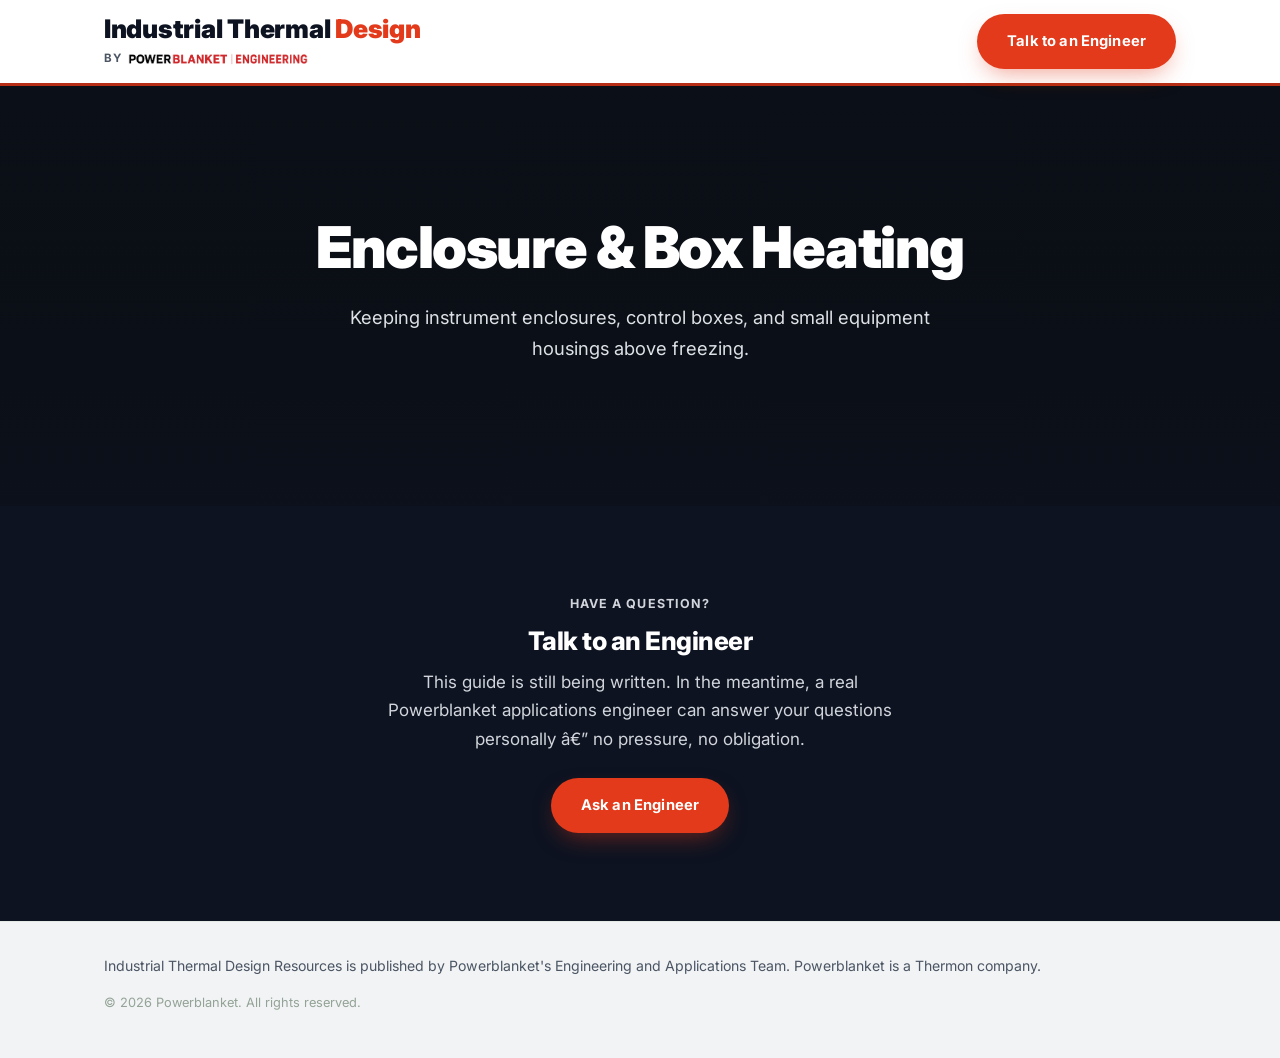
==== boxheating/index.html @ 25c18234 "﻿Add minimal working pages for the remaining 9 subdomain tiles - New pages: Propane Tanks, Hopper He" ====
<!DOCTYPE html>
<html lang="en">
<head>
<meta charset="UTF-8">
<meta name="viewport" content="width=device-width, initial-scale=1.0">
<title>Enclosure &amp; Box Heating | Industrial Thermal Design</title>
<meta name="description" content="Part of Industrial Thermal Design Resources. Keeping instrument enclosures, control boxes, and small equipment housings above freezing.">

<link rel="canonical" href="https://www.industrialthermaldesign.com/boxheating/">

<meta property="og:type" content="website">
<meta property="og:site_name" content="Industrial Thermal Design">
<meta property="og:title" content="Enclosure &amp; Box Heating | Industrial Thermal Design">
<meta property="og:description" content="Keeping instrument enclosures, control boxes, and small equipment housings above freezing.">
<meta property="og:url" content="https://www.industrialthermaldesign.com/boxheating/">
<meta name="twitter:card" content="summary">
<meta name="twitter:title" content="Enclosure &amp; Box Heating | Industrial Thermal Design">
<meta name="twitter:description" content="Keeping instrument enclosures, control boxes, and small equipment housings above freezing.">

<link rel="icon" type="image/png" sizes="32x32" href="../assets/favicon-32.png">
<link rel="icon" type="image/png" sizes="16x16" href="../assets/favicon-16.png">
<link rel="apple-touch-icon" sizes="180x180" href="../assets/apple-touch-icon.png">
<meta name="theme-color" content="#e23a1a">

<link rel="preconnect" href="https://fonts.googleapis.com">
<link rel="preconnect" href="https://fonts.gstatic.com" crossorigin>
<link href="https://fonts.googleapis.com/css2?family=Inter:wght@300;400;500;600;700;800;900&display=swap" rel="stylesheet">
<link rel="stylesheet" href="../styles.css">
<link rel="stylesheet" href="style.css">
</head>
<body>

<!-- Analytics: Google Analytics 4 -->
<script async src="https://www.googletagmanager.com/gtag/js?id=G-KSJJZEFD7X"></script>
<script>
  window.dataLayer = window.dataLayer || [];
  function gtag(){ dataLayer.push(arguments); }
  gtag('js', new Date());
  gtag('config', 'G-KSJJZEFD7X');
</script>

<header class="hub-banner">
  <div class="container hub-banner-inner">
    <div class="hub-banner-brand">
      <a class="hub-banner-title-link" href="/" aria-label="Industrial Thermal Design home">
        <p class="hub-banner-title">Industrial Thermal <span class="brand-accent">Design</span></p>
      </a>
      <div class="hub-banner-byline">
        <span>by</span>
        <a href="https://www.powerblanket.com" target="_blank" rel="noopener" aria-label="Powerblanket.com">
          <img src="../assets/pb-engineering-logo.png" alt="Powerblanket Engineering" class="hub-banner-byline-logo">
        </a>
      </div>
    </div>
    <a href="/talk-to-an-engineer/" class="btn btn-primary btn-banner">Talk to an Engineer</a>
  </div>
</header>

<!-- HERO -->
<section class="hero">
  <div class="hero-slideshow" aria-hidden="true">
    <div class="hero-slide" style="background-image:url('assets/hero-1.jpg');"></div>
    <div class="hero-slide" data-bg="assets/hero-2.jpg"></div>
  </div>
  <div class="hero-scrim"></div>
  <div class="container hub-hero-inner">
    <h1>Enclosure &amp; Box Heating</h1>
    <p class="hub-hero-lede">Keeping instrument enclosures, control boxes, and small equipment housings above freezing.</p>
  </div>
</section>

<!-- ASK AN ENGINEER -->
<section class="section section-cta-band reveal">
  <div class="container cta-band-inner">
    <p class="kicker kicker-on-dark">Have a Question?</p>
    <h2>Talk to an Engineer</h2>
    <p>This guide is still being written. In the meantime, a real Powerblanket applications engineer can answer
      your questions personally â€” no pressure, no obligation.</p>
    <a href="/talk-to-an-engineer/" class="btn btn-primary">Ask an Engineer</a>
  </div>
</section>

<footer class="hub-footer">
  <div class="container">
    <p>
      Industrial Thermal Design Resources is published by Powerblanket's Engineering and Applications Team.
      Powerblanket is a Thermon company.
    </p>
    <p class="hub-footer-meta">&copy; <span id="year"></span> Powerblanket. All rights reserved.</p>
  </div>
</footer>

<script src="script.js"></script>
</body>
</html>
---- styles.css ----
:root {
  --brand-charcoal: #0d1321;
  --brand-accent: #e23a1a;
  --brand-accent-dark: #b52e15;
  --brand-steel: #6b7280;
  --brand-coolgray: #f1f3f5;

  /* Legacy variable names kept (referenced throughout this file) but now aliased
     to the Industrial Thermal Design brand palette instead of Powerblanket green. */
  --green-900: var(--brand-charcoal);
  --green-800: var(--brand-accent-dark);
  --green-700: var(--brand-accent-dark);
  --green-600: var(--brand-accent);
  --green-100: var(--brand-coolgray);
  --green-50: var(--brand-coolgray);
  --ink: #1a1f1b;
  --ink-soft: #4b5563;
  --paper: #ffffff;
  --paper-alt: var(--brand-coolgray);
  --border: #e5e9e5;
  --radius: 14px;
  --radius-sm: 10px;
  --shadow: 0 1px 2px rgba(13, 19, 33, 0.06), 0 8px 24px -8px rgba(13, 19, 33, 0.12);
  --shadow-lg: 0 20px 45px -18px rgba(13, 19, 33, 0.35);

  /* Thermal ("ironbow") accent palette — used sparingly as the hub's signature motif */
  --thermal-cold: #2447c9;
  --thermal-purple: #7c2fd6;
  --thermal-magenta: #c0299a;
  --thermal-red: #e0413f;
  --thermal-orange: #f2822e;
  --thermal-yellow: #f9c04a;
  --thermal-white: #fff6e0;
}

* { box-sizing: border-box; }

body {
  margin: 0;
  font-family: "Inter", -apple-system, BlinkMacSystemFont, "Segoe UI", Roboto, Helvetica, Arial, sans-serif;
  color: var(--ink);
  line-height: 1.68;
  background: var(--paper);
  -webkit-font-smoothing: antialiased;
  font-size: 17px;
}

.container { max-width: 1120px; margin: 0 auto; padding: 0 24px; }

h1, h2, h3 {
  font-family: inherit;
  font-weight: 800;
  line-height: 1.1;
  letter-spacing: -0.02em;
  text-wrap: balance;
  color: var(--green-900);
  margin: 0 0 0.5em;
}

p { margin: 0 0 1em; }
a { color: inherit; }

.kicker {
  text-transform: uppercase;
  letter-spacing: 0.09em;
  font-size: 0.78rem;
  font-weight: 700;
  color: var(--green-700);
  margin: 0 0 12px;
}
.kicker-on-dark { color: var(--thermal-yellow); }

.section { padding: 88px 0; }
.section-alt { background: var(--paper-alt); }
.section-intro { color: var(--ink-soft); max-width: 640px; margin-bottom: 2.2rem; font-size: 1.05rem; }

/* ---------- Scroll reveal — shared across subdomain pages ---------- */

.reveal { opacity: 0; transform: translateY(22px); transition: opacity 0.7s cubic-bezier(0.2,0.7,0.2,1), transform 0.7s cubic-bezier(0.2,0.7,0.2,1); }
.reveal.is-visible { opacity: 1; transform: translateY(0); }

/* ---------- Ask an Engineer — closing CTA band, reused verbatim across every subdomain page ---------- */

.section-cta-band { background: var(--green-900); color: #fff; text-align: center; }
.section-cta-band h2 { color: #fff; }
.section-cta-band p { color: #d1d5db; }
.cta-band-inner { max-width: 560px; margin: 0 auto; }
.cta-band-inner .btn { margin-top: 8px; }

/* ---------- Banner (matches the Sample Line Guide subsite) ---------- */

.hub-banner { background: #fff; border-bottom: 3px solid var(--green-700); padding: 14px 0; position: sticky; top: 0; z-index: 100; }
.hub-banner-inner { display: flex; align-items: center; justify-content: space-between; flex-wrap: wrap; gap: 16px; }
.hub-banner-brand { display: flex; flex-direction: column; align-items: flex-start; }
.hub-banner-title-link { text-decoration: none; }
.hub-banner-title { margin: 0; font-size: 1.6rem; font-weight: 900; color: var(--brand-charcoal); letter-spacing: -0.01em; line-height: 1.15; }
.brand-accent { color: var(--brand-accent); }
.hub-banner-byline { display: flex; align-items: center; gap: 7px; margin: 6px 0 0; font-size: 0.72rem; font-weight: 700; text-transform: uppercase; letter-spacing: 0.05em; color: var(--ink-soft); }
.hub-banner-byline a { display: block; line-height: 0; }
.hub-banner-byline-logo { width: 180px; max-width: 100%; height: auto; display: block; }
.btn-banner { padding: 12px 22px; font-size: 0.85rem; white-space: nowrap; }

/* ---------- Hero — same real-photo Ken Burns slideshow as the Sample Line Guide subsite ---------- */

.hero {
  position: relative;
  padding: 130px 0 110px;
  overflow: hidden;
  isolation: isolate;
  background: #0a0d12;
  text-align: center;
}

.hero-big { min-height: 84vh; display: flex; align-items: center; padding: 160px 0 100px; }

.hero-slideshow { position: absolute; inset: 0; z-index: -2; overflow: hidden; }

.hero-slide {
  position: absolute;
  inset: -3%;
  background-size: cover;
  background-position: center;
  opacity: 0;
  filter: saturate(1.25) contrast(1.05);
  animation: heroSlideCycle 120s infinite;
  animation-fill-mode: backwards;
}

/* 10-slide rotation, 12s each, slower/more contemplative Ken Burns pacing for the
   homepage's real-photo hero (the Sample Line Guide subsite still uses its own
   4-slide/10s real-photo timing, defined in its own stylesheet). */
.hero-slide:nth-child(1) { animation-delay: 0s; }
.hero-slide:nth-child(2) { animation-delay: 12s; }
.hero-slide:nth-child(3) { animation-delay: 24s; }
.hero-slide:nth-child(4) { animation-delay: 36s; }
.hero-slide:nth-child(5) { animation-delay: 48s; }
.hero-slide:nth-child(6) { animation-delay: 60s; }
.hero-slide:nth-child(7) { animation-delay: 72s; }
.hero-slide:nth-child(8) { animation-delay: 84s; }
.hero-slide:nth-child(9) { animation-delay: 96s; }
.hero-slide:nth-child(10) { animation-delay: 108s; }

@keyframes heroSlideCycle {
  0%     { opacity: 0; transform: scale(1.1) translate(0, 0); }
  0.8%   { opacity: 1; }
  9%     { opacity: 1; transform: scale(1.22) translate(-2.2%, -1.4%); }
  10%    { opacity: 0; }
  100%   { opacity: 0; }
}

@media (prefers-reduced-motion: reduce) {
  .hero-slide { animation: none; opacity: 0; }
  .hero-slide:first-child { opacity: 1; }
}

.hero-scrim {
  position: absolute;
  inset: 0;
  z-index: -1;
  background: linear-gradient(180deg, rgba(13,19,33,0.32) 0%, rgba(13,19,33,0.22) 45%, rgba(13,19,33,0.58) 100%);
}

.hub-hero-inner { position: relative; z-index: 1; max-width: 720px; margin: 0 auto; }
.hero h1 { color: #fff; font-size: clamp(2.4rem, 5vw, 3.6rem); margin-bottom: 0.4em; font-weight: 900; letter-spacing: -0.025em; }
.hero-big h1 { font-size: clamp(2.1rem, 4.9vw, 3.75rem); margin-bottom: 0; text-shadow: 0 4px 30px rgba(0,0,0,0.35); }
.hub-hero-lede { color: #dde1e6; font-size: 1.15rem; max-width: 620px; margin: 0 auto 2rem; }
.hero-actions { display: flex; gap: 16px; flex-wrap: wrap; justify-content: center; }

.credibility-line {
  display: inline-block;
  font-size: 0.85rem;
  font-weight: 600;
  color: #dde1e6;
  background: rgba(255,255,255,0.1);
  border: 1px solid rgba(255,255,255,0.22);
  padding: 7px 16px;
  border-radius: 999px;
  margin-bottom: 10px;
  margin-right: 10px;
}
.credibility-sub {
  display: inline-block;
  font-size: 0.8rem;
  font-weight: 500;
  color: #9aa1ab;
  margin-bottom: 22px;
}

/* ---------- Buttons ---------- */

.btn {
  display: inline-block;
  padding: 15px 30px;
  border-radius: 999px;
  font-weight: 700;
  text-decoration: none;
  border: none;
  cursor: pointer;
  font-size: 0.92rem;
  letter-spacing: 0.01em;
  transition: transform 0.2s ease, box-shadow 0.2s ease, background 0.2s ease;
}
.btn-primary { background: var(--green-600); color: #fff; box-shadow: 0 10px 24px -8px rgba(226,58,26,0.5); }
.btn-primary:hover { background: var(--green-700); transform: translateY(-2px); }
.btn-outline { background: rgba(255,255,255,0.05); color: #fff; border: 1px solid rgba(255,255,255,0.7); }
.btn-outline:hover { background: rgba(255,255,255,0.14); transform: translateY(-2px); }

/* ---------- Tile grid ---------- */

.hub-tiles-section { background: var(--paper); }

.tile-grid {
  display: grid;
  grid-template-columns: repeat(3, 1fr);
  gap: 22px;
}

.tile {
  position: relative;
  display: flex;
  flex-direction: column;
  justify-content: flex-end;
  min-height: 360px;
  padding: 32px;
  border-radius: 24px;
  background-color: #0d1117;
  background-size: cover;
  background-position: center;
  overflow: hidden;
  text-decoration: none;
  color: #fff;
  box-shadow: var(--shadow);
  transition: transform 0.35s cubic-bezier(0.22,1,0.36,1), opacity 0.35s ease, filter 0.35s ease, box-shadow 0.35s ease;
}

/* Hover-spotlight: hovering any tile dims its siblings; the hovered one stays full-strength. */
.tile-grid:hover .tile { opacity: 0.45; filter: saturate(0.7); }
.tile-grid .tile:hover { opacity: 1; filter: none; transform: translateY(-4px) scale(1.015); box-shadow: var(--shadow-lg); z-index: 2; }

.tile-icon { width: 44px; height: 44px; margin-bottom: 20px; opacity: 0.95; }
.tile-icon svg { width: 100%; height: 100%; }
.tile h3 { color: #fff; font-size: 1.45rem; margin-bottom: 0.35em; }
.tile p { color: rgba(255,255,255,0.8); font-size: 0.95rem; max-width: 30em; margin-bottom: 0.6em; }
.tile-cta { font-weight: 700; font-size: 0.95rem; color: #fff; }
.tile-badge {
  position: absolute; top: 26px; right: 26px;
  font-size: 0.7rem; font-weight: 700; text-transform: uppercase; letter-spacing: 0.06em;
  background: rgba(255,255,255,0.14); color: rgba(255,255,255,0.9);
  padding: 6px 12px; border-radius: 999px;
}

.tile-sampleline {
  background-image:
    linear-gradient(180deg, rgba(13,19,33,0.25) 0%, rgba(13,19,33,0.45) 55%, rgba(13,19,33,0.92) 100%),
    url('heatedsamplelines/photos/real-hero-lowangle.jpg');
}
.tile-tank {
  background-image:
    linear-gradient(180deg, rgba(13,19,33,0.25) 0%, rgba(13,19,33,0.45) 55%, rgba(13,19,33,0.92) 100%),
    url('assets/tiles/tank-heating.jpg');
}
.tile-hopper {
  background-image:
    linear-gradient(180deg, rgba(13,19,33,0.25) 0%, rgba(13,19,33,0.45) 55%, rgba(13,19,33,0.92) 100%),
    url('assets/tiles/hopper-heating.jpg');
}
.tile-groundthaw {
  background-image:
    linear-gradient(180deg, rgba(13,19,33,0.25) 0%, rgba(13,19,33,0.45) 55%, rgba(13,19,33,0.92) 100%),
    url('assets/tiles/ground-thawing.jpg');
}
.tile-transmitter {
  background-image:
    linear-gradient(180deg, rgba(13,19,33,0.25) 0%, rgba(13,19,33,0.45) 55%, rgba(13,19,33,0.92) 100%),
    url('assets/tiles/transmitter-heating.jpg');
}
.tile-propane {
  background-image:
    linear-gradient(180deg, rgba(13,19,33,0.25) 0%, rgba(13,19,33,0.45) 55%, rgba(13,19,33,0.92) 100%),
    url('assets/tiles/propane-tanks.jpg');
}
.tile-fractank {
  background-image:
    linear-gradient(180deg, rgba(13,19,33,0.25) 0%, rgba(13,19,33,0.45) 55%, rgba(13,19,33,0.92) 100%),
    url('assets/tiles/frac-tanks.jpg');
}
.tile-composite {
  background-image:
    linear-gradient(180deg, rgba(13,19,33,0.25) 0%, rgba(13,19,33,0.45) 55%, rgba(13,19,33,0.92) 100%),
    url('assets/tiles/composite-curing.jpg');
}
.tile-pipe {
  background-image:
    linear-gradient(180deg, rgba(13,19,33,0.25) 0%, rgba(13,19,33,0.45) 55%, rgba(13,19,33,0.92) 100%),
    url('assets/tiles/pipe-heating.jpg');
}
.tile-skid {
  background-image:
    linear-gradient(180deg, rgba(13,19,33,0.25) 0%, rgba(13,19,33,0.45) 55%, rgba(13,19,33,0.92) 100%),
    url('assets/tiles/skid-heating.jpg');
}
.tile-boxes {
  background-image:
    linear-gradient(180deg, rgba(13,19,33,0.25) 0%, rgba(13,19,33,0.45) 55%, rgba(13,19,33,0.92) 100%),
    url('assets/tiles/boxes.jpg');
}
.tile-windblade {
  background-image:
    linear-gradient(180deg, rgba(13,19,33,0.25) 0%, rgba(13,19,33,0.45) 55%, rgba(13,19,33,0.92) 100%),
    url('assets/tiles/wind-blade-curing.jpg');
}

.tile-soon { cursor: default; filter: grayscale(0.45) brightness(0.82); }
.tile-grid:hover .tile-soon { filter: grayscale(0.45) brightness(0.82) saturate(0.7); }
.tile-grid .tile-soon:hover { filter: grayscale(0.45) brightness(0.9); transform: translateY(-4px); }

@media (max-width: 900px) {
  .tile-grid { grid-template-columns: repeat(2, 1fr); }
  .tile { min-height: 340px; padding: 32px; }
  .tile h3 { font-size: 1.5rem; }
  .hub-banner-title { font-size: 1.4rem; }
  .hub-banner-byline-logo { width: 150px; }
}
@media (max-width: 640px) {
  .tile-grid { grid-template-columns: 1fr; }
  .hub-banner-inner { flex-direction: column; align-items: flex-start; }
  .btn-banner { align-self: stretch; text-align: center; }
  .hub-banner-title { font-size: 1.15rem; }
  .hub-banner-byline-logo { width: 130px; }
  .hero { padding: 70px 0 56px; }
  .hero h1 { font-size: 2rem; }
  .hero-big { min-height: 62vh; padding: 90px 0 60px; }
  .hero-big h1 { font-size: 1.6rem; }
  .section { padding: 56px 0; }
}

/* ---------- Footer ---------- */

.hub-footer { background: var(--paper-alt); border-top: 1px solid var(--border); padding: 32px 0; color: var(--ink-soft); font-size: 0.88rem; }
.hub-footer-meta { margin-top: 6px; font-size: 0.8rem; color: #94a396; }

/* ---------- Subdomain content components — shared across every subdomain page ---------- */

.content-anatomy-grid { display: grid; grid-template-columns: 1fr 1fr; gap: 48px; align-items: center; }
.content-anatomy-grid img { width: 100%; height: auto; display: block; border-radius: var(--radius); }
.content-anatomy-list { list-style: none; margin: 0; padding: 0; }
.content-anatomy-list li { padding: 16px 0; border-top: 1px solid var(--border); }
.content-anatomy-list li:first-child { border-top: none; }
.content-anatomy-list strong { display: block; color: var(--ink); margin-bottom: 4px; }
.content-anatomy-list span { color: var(--ink-soft); font-size: 0.94rem; }

.spec-grid { display: grid; grid-template-columns: repeat(3, 1fr); gap: 1px; background: var(--border); border: 1px solid var(--border); border-radius: 14px; overflow: hidden; margin-top: 32px; }
.spec-item { background: #fff; padding: 24px; }
.spec-item dt { font-size: 0.76rem; text-transform: uppercase; letter-spacing: 0.06em; color: var(--ink-soft); margin-bottom: 8px; }
.spec-item dd { margin: 0; font-size: 1.05rem; font-weight: 700; color: var(--ink); }

.badge-pill { display: inline-flex; align-items: center; gap: 8px; margin-top: 24px; padding: 10px 18px; background: var(--brand-coolgray); border-radius: 999px; font-size: 0.88rem; font-weight: 700; color: var(--brand-charcoal); }
.badge-pill svg { width: 18px; height: 18px; color: var(--brand-accent); }

.case-study-block { background: var(--brand-charcoal); border-radius: var(--radius); padding: 48px; color: #fff; margin-top: 32px; }
.case-study-kicker { text-transform: uppercase; letter-spacing: 0.1em; font-size: 0.76rem; font-weight: 700; color: var(--brand-accent); margin: 0 0 12px; }
.case-study-block h3 { color: #fff; font-size: 1.4rem; margin: 0 0 16px; }
.case-study-block p { color: #c7ccd4; }
.case-study-block blockquote { margin: 24px 0 0; padding-left: 20px; border-left: 3px solid var(--brand-accent); font-size: 1.1rem; font-style: italic; color: #fff; }
.case-study-block cite { display: block; margin-top: 12px; font-style: normal; font-size: 0.88rem; color: #94a3b8; }

.content-gallery { display: grid; grid-template-columns: repeat(2, 1fr); gap: 20px; margin-top: 32px; }
.content-gallery img { width: 100%; height: 320px; object-fit: cover; border-radius: var(--radius); box-shadow: var(--shadow); }

.comparison-table-wrap { overflow-x: auto; margin-top: 32px; }
.comparison-table { width: 100%; border-collapse: collapse; min-width: 560px; }
.comparison-table th, .comparison-table td { padding: 14px 16px; text-align: left; border-bottom: 1px solid var(--border); font-size: 0.92rem; }
.comparison-table th { font-size: 0.76rem; text-transform: uppercase; letter-spacing: 0.05em; color: var(--ink-soft); font-weight: 700; }
.comparison-table td { color: var(--ink); }
.comparison-table tr.is-winner td { font-weight: 700; color: var(--brand-accent-dark); }
.comparison-table tfoot td { font-weight: 800; border-bottom: none; border-top: 2px solid var(--brand-charcoal); }

@media (max-width: 900px) {
  .content-anatomy-grid { grid-template-columns: 1fr; }
  .spec-grid { grid-template-columns: 1fr; }
  .content-gallery { grid-template-columns: 1fr; }
}
@media (max-width: 640px) {
  .case-study-block { padding: 32px 24px; }
}
---- boxheating/style.css ----
/* 2-slide rotation, 10s each -- same pacing as the other subdomain heroes */
.hero-slide {
  animation: heroSlideCycle 20s infinite;
}
.hero-slide:nth-child(1) { animation-delay: 0s; }
.hero-slide:nth-child(2) { animation-delay: 10s; }

@keyframes heroSlideCycle {
  0%    { opacity: 0; transform: scale(1.08) translate(0, 0); }
  5%    { opacity: 1; }
  45%   { opacity: 1; transform: scale(1.16) translate(-1.5%, -1%); }
  50%   { opacity: 0; }
  100%  { opacity: 0; }
}
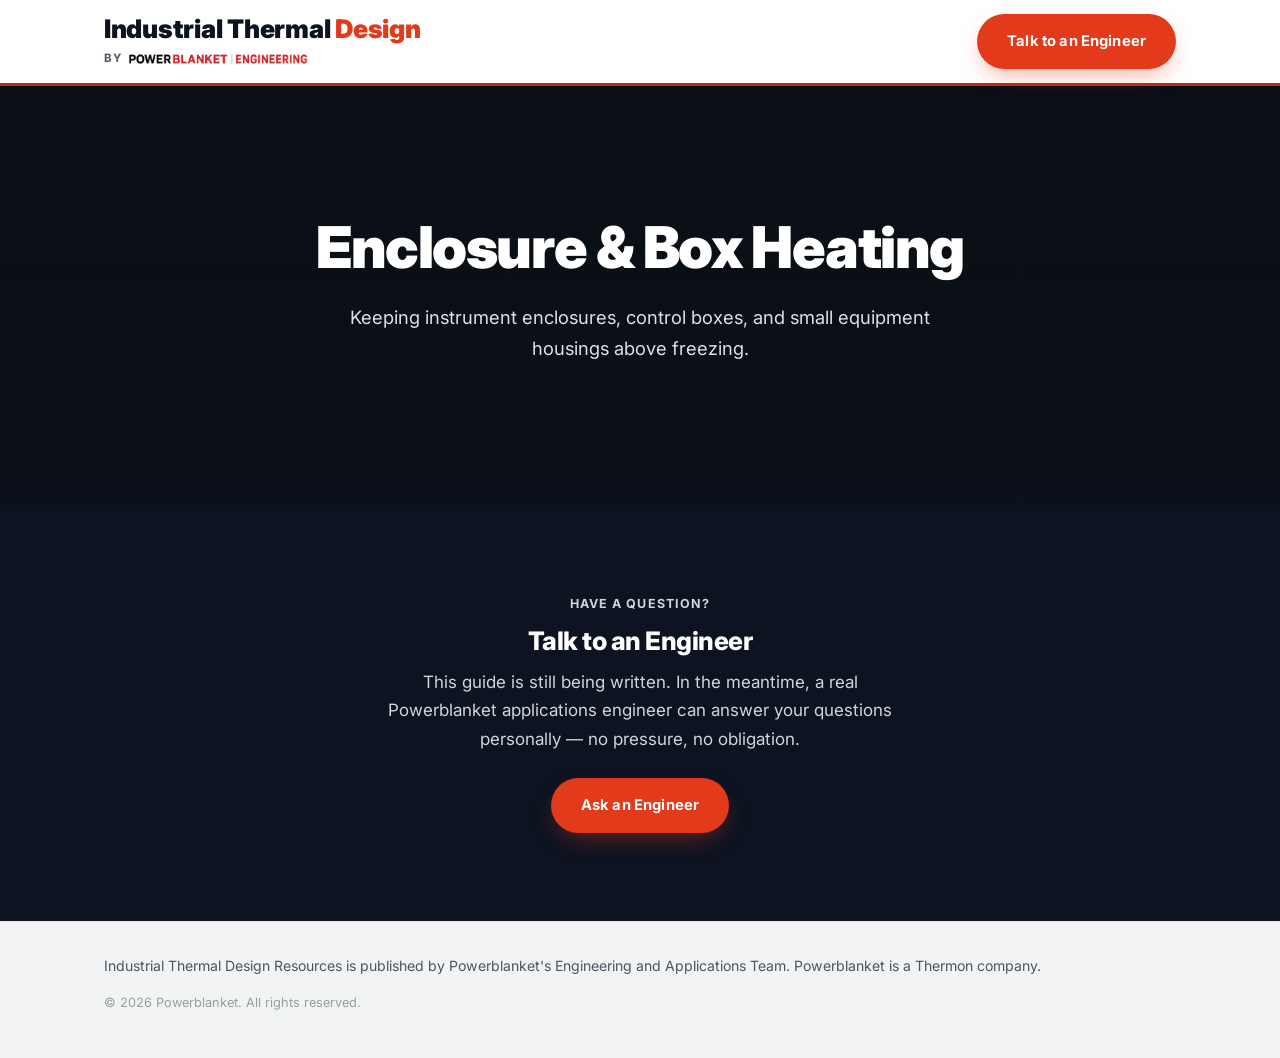
==== commit a38b170f: "﻿Fix mojibake em-dash in the 9 new placeholder pages The PowerShell script used to batch-generate th" ====
--- a/boxheating/index.html
+++ b/boxheating/index.html
@@ -75,7 +75,7 @@
     <p class="kicker kicker-on-dark">Have a Question?</p>
     <h2>Talk to an Engineer</h2>
     <p>This guide is still being written. In the meantime, a real Powerblanket applications engineer can answer
-      your questions personally â€” no pressure, no obligation.</p>
+      your questions personally — no pressure, no obligation.</p>
     <a href="/talk-to-an-engineer/" class="btn btn-primary">Ask an Engineer</a>
   </div>
 </section>
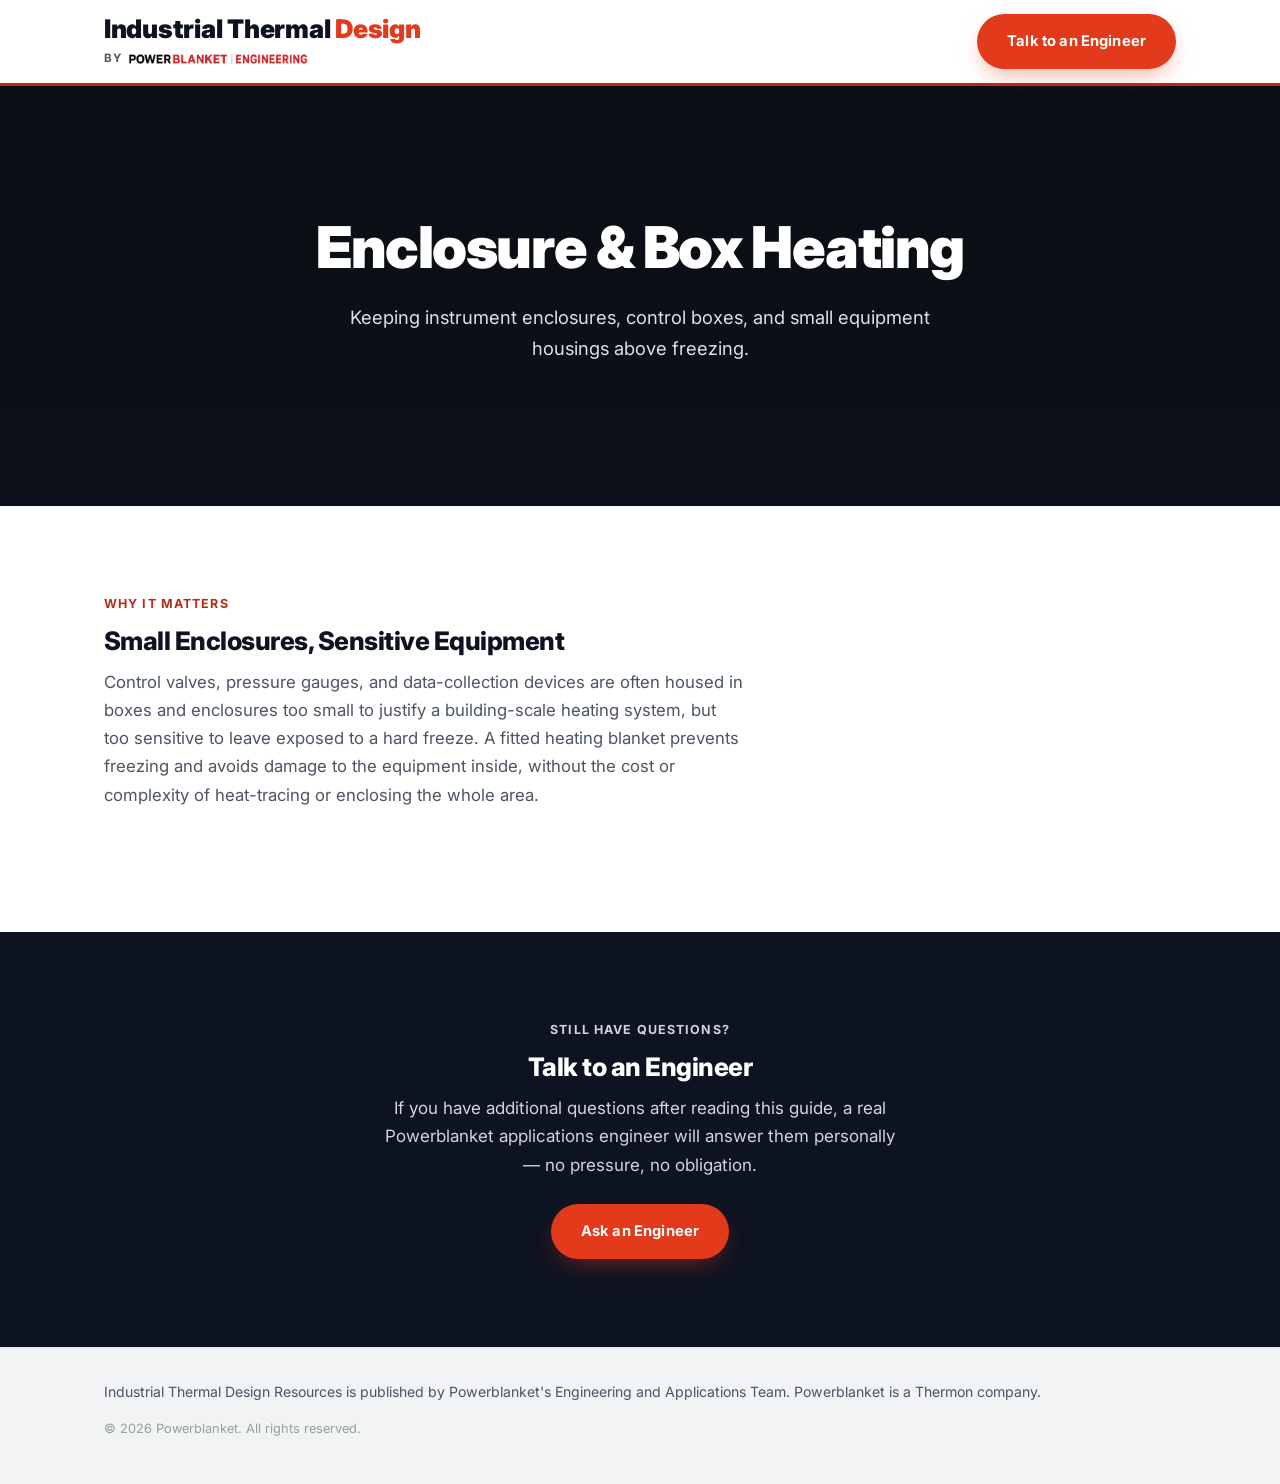
==== commit f95f563c: "﻿Add light why-it-matters content to Enclosure & Box Heating and Transmitter & Instrument Heating (s" ====
--- a/boxheating/index.html
+++ b/boxheating/index.html
@@ -69,13 +69,27 @@
   </div>
 </section>
 
+<!-- WHY IT MATTERS -->
+<section class="section reveal">
+  <div class="container">
+    <p class="kicker">Why It Matters</p>
+    <h2>Small Enclosures, Sensitive Equipment</h2>
+    <p class="section-intro">
+      Control valves, pressure gauges, and data-collection devices are often housed in boxes and enclosures too
+      small to justify a building-scale heating system, but too sensitive to leave exposed to a hard freeze. A
+      fitted heating blanket prevents freezing and avoids damage to the equipment inside, without the cost or
+      complexity of heat-tracing or enclosing the whole area.
+    </p>
+  </div>
+</section>
+
 <!-- ASK AN ENGINEER -->
 <section class="section section-cta-band reveal">
   <div class="container cta-band-inner">
-    <p class="kicker kicker-on-dark">Have a Question?</p>
+    <p class="kicker kicker-on-dark">Still Have Questions?</p>
     <h2>Talk to an Engineer</h2>
-    <p>This guide is still being written. In the meantime, a real Powerblanket applications engineer can answer
-      your questions personally — no pressure, no obligation.</p>
+    <p>If you have additional questions after reading this guide, a real Powerblanket applications engineer will
+      answer them personally — no pressure, no obligation.</p>
     <a href="/talk-to-an-engineer/" class="btn btn-primary">Ask an Engineer</a>
   </div>
 </section>
